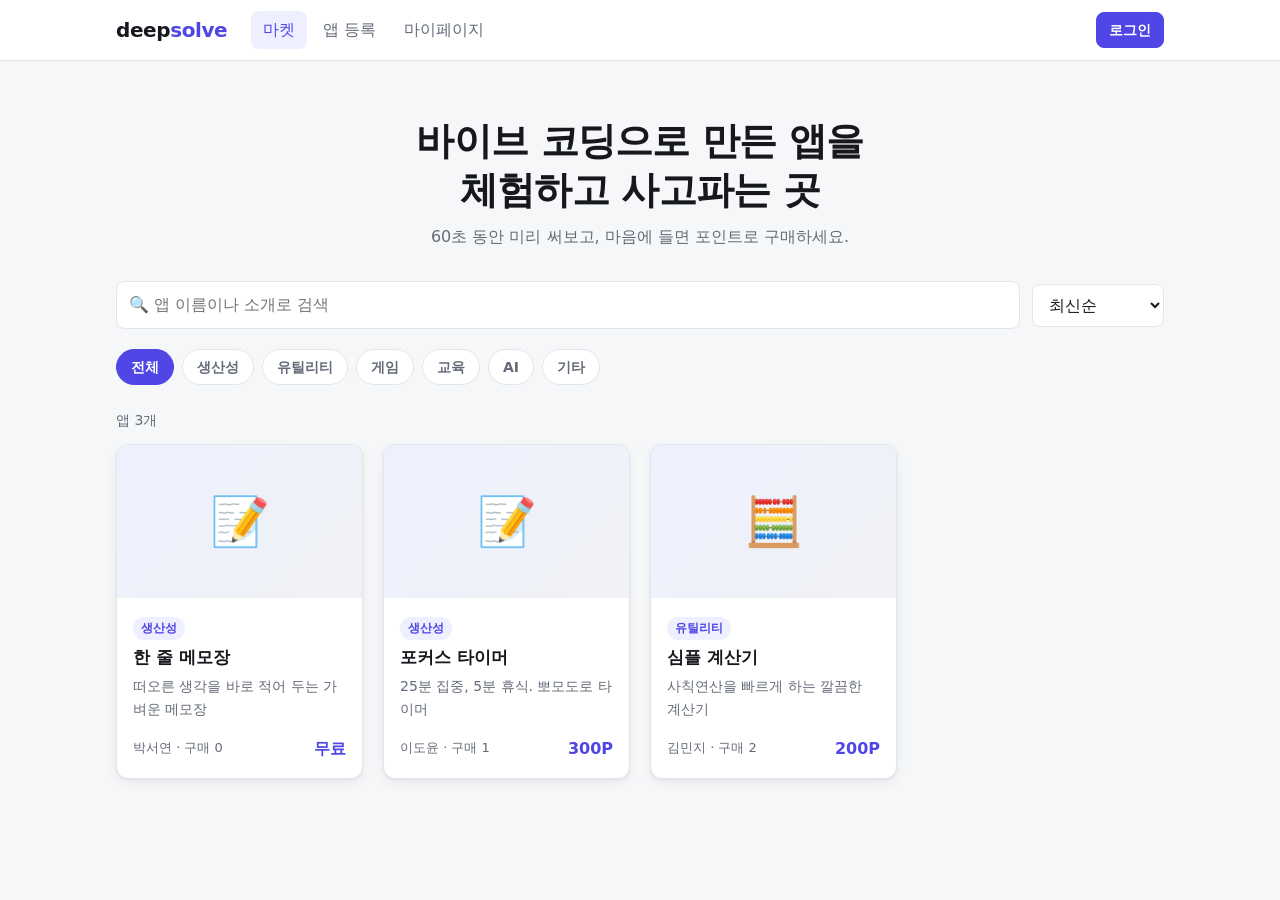
==== index.html @ 64d3bb09 "deepsolve 화면 5개, 공통 CSS/JS, 샘플 앱 3개 추가" ====
<!doctype html>
<html lang="ko">
<head>
  <meta charset="utf-8">
  <meta name="viewport" content="width=device-width, initial-scale=1">
  <title>deepsolve · 바이브 코딩 앱 마켓</title>
  <link rel="stylesheet" href="css/style.css">
  <style>
    .hero { text-align: center; padding: 24px 0 32px; }
    .hero h1 { font-size: clamp(26px, 4vw, 38px); letter-spacing: -0.02em; line-height: 1.3; }
    .hero p { margin-top: 8px; }
    .toolbar { display: flex; flex-wrap: wrap; gap: 12px; align-items: center; margin-bottom: 20px; }
    .search { flex: 1 1 260px; }
    .chips { display: flex; flex-wrap: wrap; gap: 8px; margin-bottom: 24px; }
    .chip {
      border: 1px solid var(--line); background: var(--surface); color: var(--muted);
      padding: 6px 14px; border-radius: 999px; font: inherit; font-size: 14px; font-weight: 600; cursor: pointer;
    }
    .chip.active { background: var(--primary); border-color: var(--primary); color: var(--on-primary); }
    .sort { width: auto; }
    .result-count { font-size: 14px; margin-bottom: 12px; }
  </style>
</head>
<body>
  <header id="site-header"></header>

  <main class="container">
    <!-- 히어로 영역 -->
    <section class="hero">
      <h1>바이브 코딩으로 만든 앱을<br>체험하고 사고파는 곳</h1>
      <p class="muted">60초 동안 미리 써보고, 마음에 들면 포인트로 구매하세요.</p>
    </section>

    <!-- 검색과 정렬 -->
    <div class="toolbar">
      <input class="input search" id="search" type="search" placeholder="🔍 앱 이름이나 소개로 검색">
      <select class="select sort" id="sort" aria-label="정렬">
        <option value="newest">최신순</option>
        <option value="popular">인기순</option>
        <option value="price-asc">낮은 가격순</option>
        <option value="price-desc">높은 가격순</option>
      </select>
    </div>

    <!-- 카테고리 필터 -->
    <div class="chips" id="chips"></div>

    <!-- 앱 카드 목록 -->
    <p class="result-count muted" id="result-count"></p>
    <div class="app-grid" id="app-grid"></div>
  </main>

  <script src="js/data.js"></script>
  <script src="js/common.js"></script>
  <script src="js/main.js"></script>
</body>
</html>
---- css/style.css ----
/* =========================================================
   deepsolve 공통 스타일
   모든 페이지가 이 파일 하나를 함께 씁니다.
   ========================================================= */

/* ---------- 1. 디자인 토큰 (색, 간격, 모서리 등) ---------- */
:root {
  --bg: #f6f7f9;
  --surface: #ffffff;
  --surface-2: #f0f2f5;
  --text: #16181d;
  --muted: #646b78;
  --line: #e2e5ea;
  --primary: #4f46e5;
  --primary-hover: #4338ca;
  --primary-soft: #eef0ff;
  --on-primary: #ffffff;
  --success: #15803d;
  --danger: #dc2626;

  --radius: 12px;
  --radius-sm: 8px;
  --shadow: 0 1px 2px rgba(16, 24, 40, 0.06), 0 4px 12px rgba(16, 24, 40, 0.06);
  --max-width: 1080px;
  --font: "Pretendard", "Noto Sans KR", system-ui, -apple-system, "Segoe UI", sans-serif;
}

@media (prefers-color-scheme: dark) {
  :root {
    --bg: #0f1115;
    --surface: #171a21;
    --surface-2: #1f232c;
    --text: #eef0f4;
    --muted: #9aa1ae;
    --line: #2a2f3a;
    --primary: #818cf8;
    --primary-hover: #a5b4fc;
    --primary-soft: #23264a;
    --on-primary: #0f1115;
    --success: #4ade80;
    --danger: #f87171;
    --shadow: none;
  }
}

/* ---------- 2. 기본 설정 ---------- */
* { box-sizing: border-box; }
html, body { margin: 0; padding: 0; }
body {
  font-family: var(--font);
  background: var(--bg);
  color: var(--text);
  line-height: 1.6;
  -webkit-font-smoothing: antialiased;
}
a { color: inherit; }
img { max-width: 100%; display: block; }
h1, h2, h3, p { margin: 0; }

.container {
  max-width: var(--max-width);
  margin: 0 auto;
  padding: 0 16px;
}
main.container { padding-top: 32px; padding-bottom: 64px; }
.muted { color: var(--muted); }
.hidden { display: none !important; }

/* ---------- 3. 공통 헤더 ---------- */
.site-header {
  position: sticky;
  top: 0;
  z-index: 10;
  background: var(--surface);
  border-bottom: 1px solid var(--line);
}
.site-header .container {
  display: flex;
  align-items: center;
  gap: 24px;
  height: 60px;
}
.logo {
  font-weight: 800;
  font-size: 20px;
  letter-spacing: -0.02em;
  text-decoration: none;
}
.logo span { color: var(--primary); }
.nav { display: flex; gap: 4px; }
.nav a {
  text-decoration: none;
  color: var(--muted);
  padding: 6px 12px;
  border-radius: var(--radius-sm);
  font-weight: 500;
}
.nav a:hover { color: var(--text); background: var(--surface-2); }
.nav a.active { color: var(--primary); background: var(--primary-soft); }
.header-user {
  margin-left: auto;
  display: flex;
  align-items: center;
  gap: 12px;
  font-size: 14px;
}
.points-badge {
  background: var(--primary-soft);
  color: var(--primary);
  font-weight: 700;
  padding: 4px 10px;
  border-radius: 999px;
  white-space: nowrap;
}

/* ---------- 4. 버튼 ---------- */
.btn {
  display: inline-flex;
  align-items: center;
  justify-content: center;
  gap: 6px;
  padding: 10px 18px;
  border-radius: var(--radius-sm);
  border: 1px solid var(--line);
  background: var(--surface);
  color: var(--text);
  font: inherit;
  font-weight: 600;
  text-decoration: none;
  cursor: pointer;
  transition: background 0.15s, border-color 0.15s;
}
.btn:hover { background: var(--surface-2); }
.btn:disabled { opacity: 0.5; cursor: not-allowed; }
.btn-primary {
  background: var(--primary);
  border-color: var(--primary);
  color: var(--on-primary);
}
.btn-primary:hover { background: var(--primary-hover); border-color: var(--primary-hover); }
.btn-sm { padding: 6px 12px; font-size: 14px; }
.btn-block { width: 100%; }
.btn-link {
  background: none;
  border: none;
  color: var(--muted);
  padding: 0;
  font-weight: 500;
}
.btn-link:hover { background: none; color: var(--text); text-decoration: underline; }

/* ---------- 5. 카드 / 패널 ---------- */
.panel {
  background: var(--surface);
  border: 1px solid var(--line);
  border-radius: var(--radius);
  padding: 24px;
  box-shadow: var(--shadow);
}

.app-grid {
  display: grid;
  grid-template-columns: repeat(auto-fill, minmax(240px, 1fr));
  gap: 20px;
}
.app-card {
  display: flex;
  flex-direction: column;
  background: var(--surface);
  border: 1px solid var(--line);
  border-radius: var(--radius);
  overflow: hidden;
  text-decoration: none;
  box-shadow: var(--shadow);
  transition: transform 0.15s, border-color 0.15s;
}
.app-card:hover { transform: translateY(-2px); border-color: var(--primary); }
.app-card-body { padding: 16px; display: flex; flex-direction: column; gap: 4px; flex: 1; }
.app-card-title { font-weight: 700; font-size: 17px; }
.app-card-tagline { color: var(--muted); font-size: 14px; flex: 1; }
.app-card-meta {
  display: flex;
  justify-content: space-between;
  align-items: center;
  margin-top: 12px;
  font-size: 13px;
  color: var(--muted);
}
.price { font-weight: 800; color: var(--primary); font-size: 16px; }

/* 썸네일: 스크린샷이 없으면 카테고리 아이콘을 보여줍니다 */
.thumb {
  aspect-ratio: 16 / 10;
  background: linear-gradient(135deg, var(--primary-soft), var(--surface-2));
  display: grid;
  place-items: center;
  font-size: 48px;
  overflow: hidden;
}
.thumb img { width: 100%; height: 100%; object-fit: cover; }

.tag {
  display: inline-block;
  font-size: 12px;
  font-weight: 600;
  color: var(--primary);
  background: var(--primary-soft);
  padding: 2px 8px;
  border-radius: 999px;
}

/* ---------- 6. 폼 ---------- */
.form { display: grid; gap: 16px; }
.field { display: grid; gap: 6px; }
.field label { font-weight: 600; font-size: 14px; }
.field .hint { font-size: 13px; color: var(--muted); }
.input, .select, .textarea {
  width: 100%;
  padding: 10px 12px;
  border: 1px solid var(--line);
  border-radius: var(--radius-sm);
  background: var(--surface);
  color: var(--text);
  font: inherit;
}
.textarea { min-height: 120px; resize: vertical; }
.input:focus, .select:focus, .textarea:focus {
  outline: 2px solid var(--primary);
  outline-offset: -1px;
  border-color: var(--primary);
}
.form-error { color: var(--danger); font-size: 14px; min-height: 1em; }

/* ---------- 7. 탭 ---------- */
.tabs {
  display: flex;
  gap: 4px;
  border-bottom: 1px solid var(--line);
  margin-bottom: 20px;
}
.tab {
  background: none;
  border: none;
  border-bottom: 2px solid transparent;
  padding: 10px 16px;
  font: inherit;
  font-weight: 600;
  color: var(--muted);
  cursor: pointer;
  margin-bottom: -1px;
}
.tab.active { color: var(--primary); border-bottom-color: var(--primary); }

/* ---------- 8. 알림 메시지 (토스트) ---------- */
.toast {
  position: fixed;
  left: 50%;
  bottom: 24px;
  transform: translateX(-50%);
  background: var(--text);
  color: var(--bg);
  padding: 12px 20px;
  border-radius: 999px;
  font-weight: 600;
  z-index: 100;
  box-shadow: var(--shadow);
}

/* ---------- 9. 비어 있을 때 안내 ---------- */
.empty {
  text-align: center;
  color: var(--muted);
  padding: 48px 16px;
  border: 1px dashed var(--line);
  border-radius: var(--radius);
}

/* ---------- 10. 반응형: 화면이 좁을 때 ---------- */
@media (max-width: 640px) {
  .site-header .container { gap: 12px; height: auto; padding-top: 10px; padding-bottom: 10px; flex-wrap: wrap; }
  .nav { order: 3; width: 100%; overflow-x: auto; }
  .header-user { gap: 8px; }
  .header-user .user-name { display: none; }
}
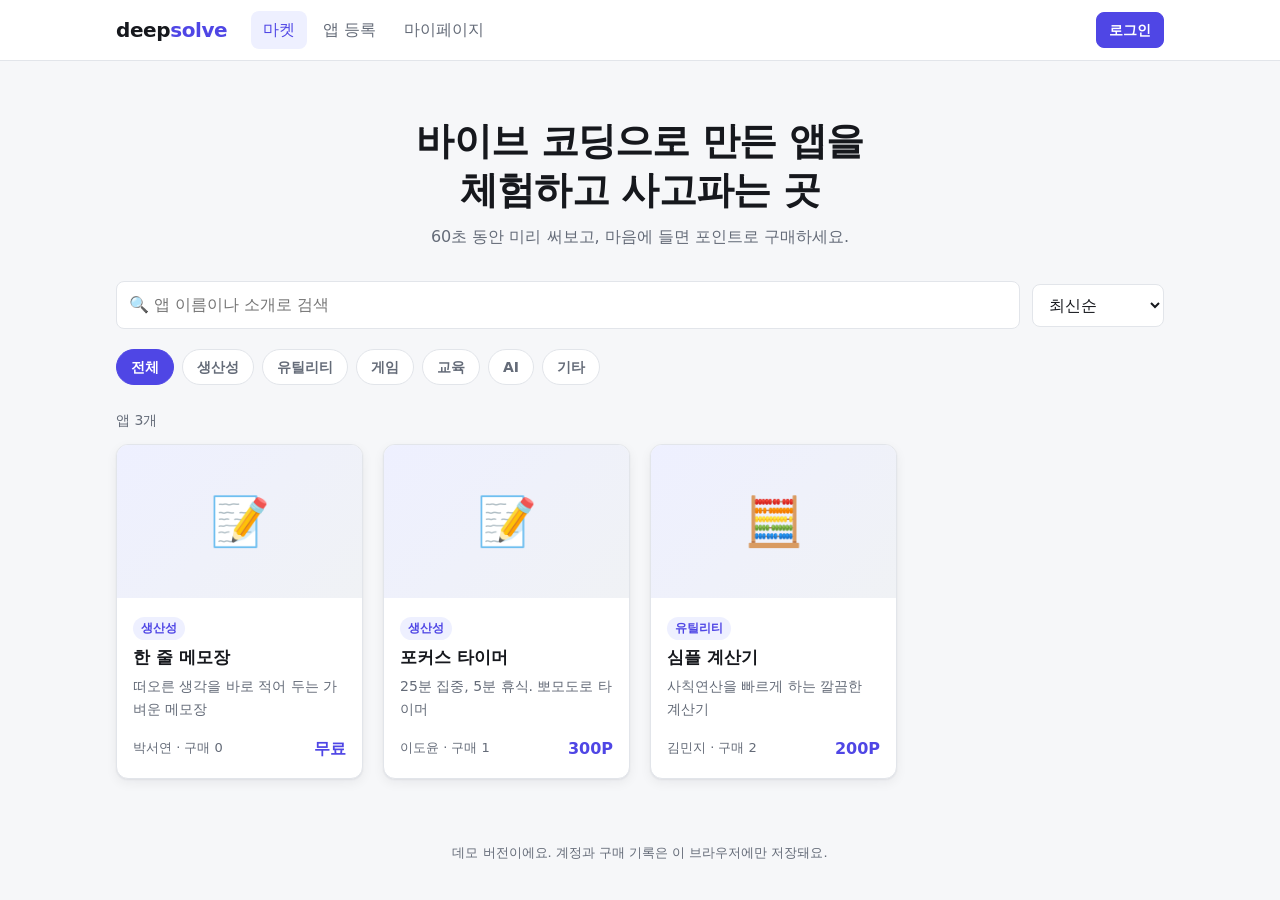
==== commit 11d37a74: "README에 사이트 주소, 메인에 데모 안내 추가" ====
--- a/index.html
+++ b/index.html
@@ -50,6 +50,11 @@
     <div class="app-grid" id="app-grid"></div>
   </main>
 
+
+  <footer class="container muted" style="text-align:center; font-size:13px; padding-bottom:32px;">
+    데모 버전이에요. 계정과 구매 기록은 이 브라우저에만 저장돼요.
+  </footer>
+
   <script src="js/data.js"></script>
   <script src="js/common.js"></script>
   <script src="js/main.js"></script>
